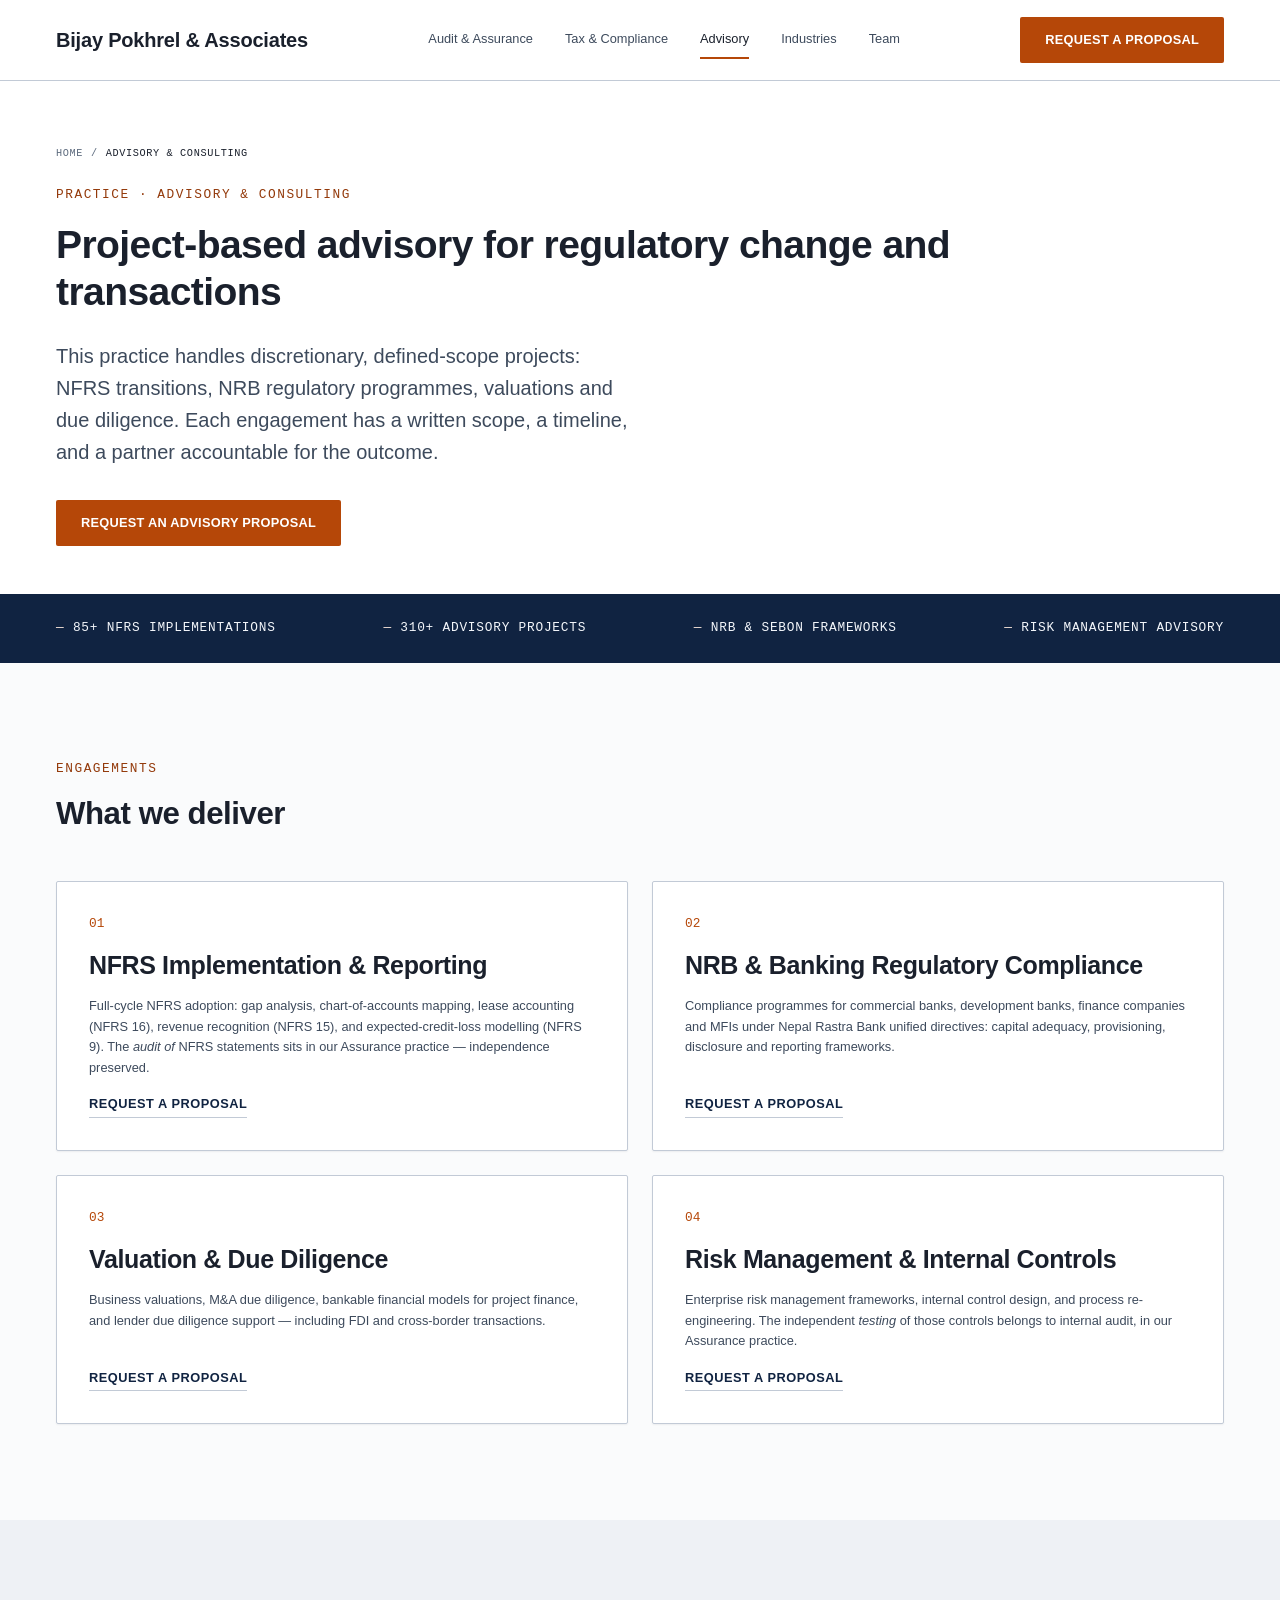
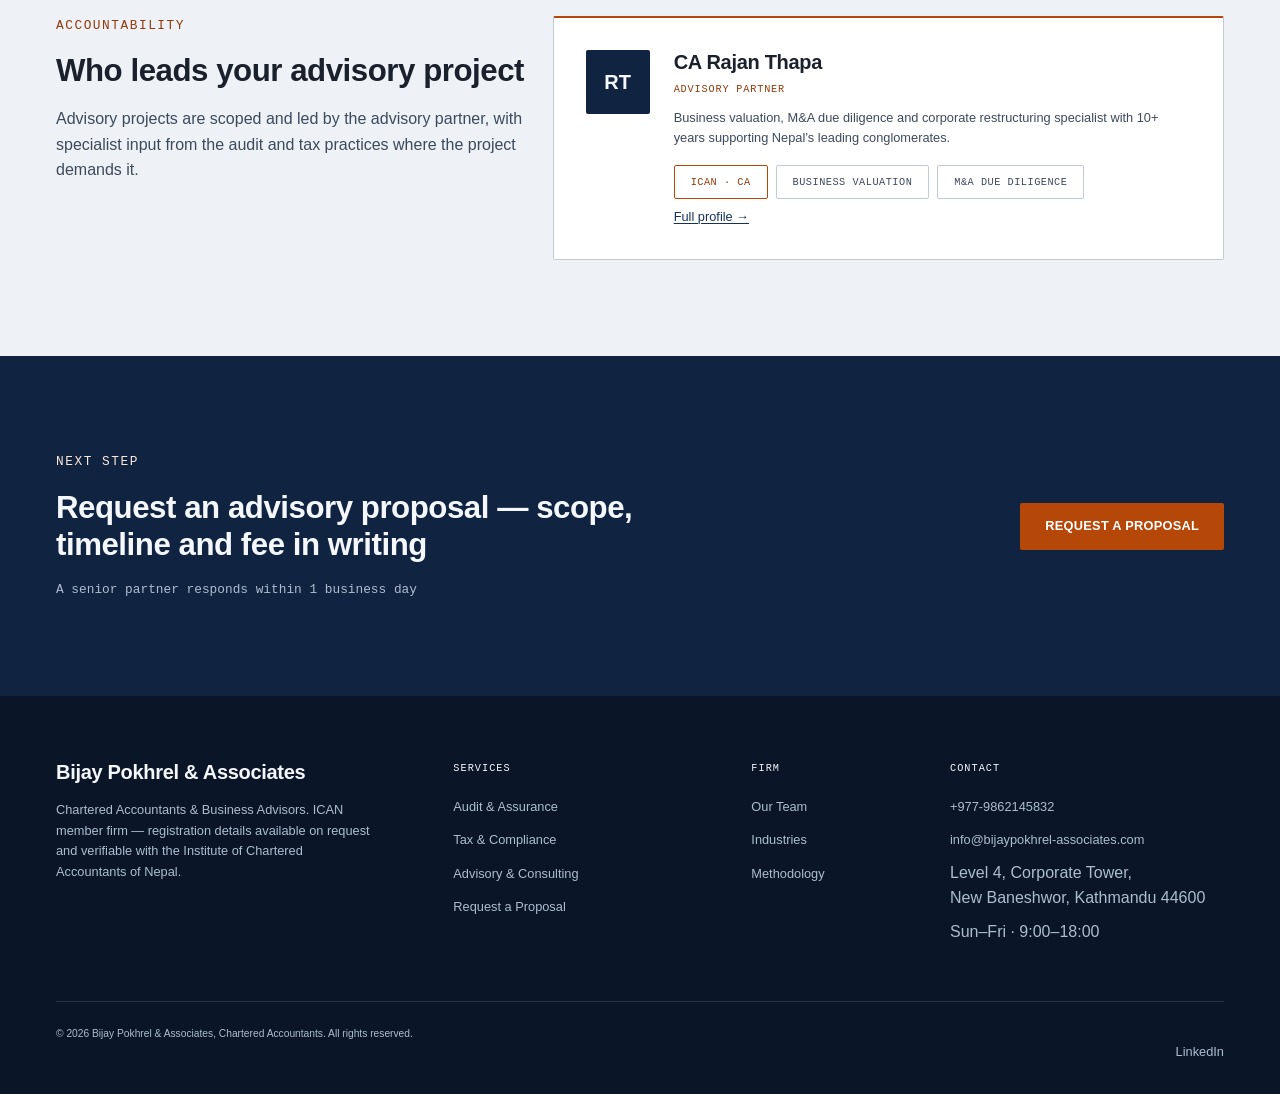
==== advisory.html @ 29825eb7 "Build multi-page site on the Swiss design system - index.html: full redesign per the homepage brief " ====
<!DOCTYPE html>
<html lang="en">
<head>
<meta charset="UTF-8">
<meta name="viewport" content="width=device-width, initial-scale=1.0">
<title>Advisory &amp; Consulting Services in Nepal | NFRS, NRB Compliance, Valuation | Bijay Pokhrel &amp; Associates</title>
<meta name="description" content="NFRS implementation, NRB banking regulatory advisory, business valuation, M&amp;A due diligence and risk management frameworks in Nepal. Project-based, partner-led.">
<meta name="robots" content="index, follow">
<link rel="canonical" href="https://www.bijaypokhrel-associates.com/advisory.html">
<script type="application/ld+json">
{
  "@context": "https://schema.org",
  "@type": "Service",
  "name": "Advisory & Consulting",
  "serviceType": "NFRS Implementation, NRB Regulatory Advisory, Business Valuation, Due Diligence, Risk Management",
  "provider": { "@id": "https://www.bijaypokhrel-associates.com/#organization" },
  "areaServed": { "@type": "Country", "name": "Nepal" },
  "url": "https://www.bijaypokhrel-associates.com/advisory.html"
}
</script>
<link rel="stylesheet" href="assets/design-system.css">
<link rel="stylesheet" href="assets/site.css">
</head>
<body>

<a class="skip-link" href="#main">Skip to content</a>

<header class="site-header" id="siteHeader">
    <div class="container site-header__inner">
        <a class="site-header__logo" href="index.html">Bijay Pokhrel &amp; Associates</a>
        <button class="site-header__toggle" id="navToggle" aria-expanded="false" aria-controls="primaryNav">Menu</button>
        <nav class="site-header__nav" id="primaryNav" aria-label="Primary">
            <a href="audit-assurance.html">Audit &amp; Assurance</a>
            <a href="tax-compliance.html">Tax &amp; Compliance</a>
            <a href="advisory.html" aria-current="page">Advisory</a>
            <a href="industry-banking.html">Industries</a>
            <a href="team.html">Team</a>
        </nav>
        <a class="btn btn--primary site-header__cta" href="proposal.html?service=Advisory+%26+Consulting">Request a Proposal</a>
    </div>
</header>

<main id="main">

<section class="page-hero">
    <div class="container">
        <nav class="breadcrumbs" aria-label="Breadcrumb">
            <ol>
                <li><a href="index.html">Home</a></li>
                <li><span aria-current="page">Advisory &amp; Consulting</span></li>
            </ol>
        </nav>
        <span class="kicker">Practice · Advisory &amp; Consulting</span>
        <h1>Project-based advisory for regulatory change and transactions</h1>
        <p class="hero__lead">This practice handles discretionary, defined-scope projects: NFRS
           transitions, NRB regulatory programmes, valuations and due diligence. Each engagement
           has a written scope, a timeline, and a partner accountable for the outcome.</p>
        <div class="hero__actions">
            <a class="btn btn--primary" href="proposal.html?service=Advisory+%26+Consulting">Request an Advisory Proposal</a>
        </div>
    </div>
</section>

<aside class="ribbon" aria-label="Track record">
    <div class="container">
        <ul>
            <li>85+ NFRS Implementations</li>
            <li>310+ Advisory Projects</li>
            <li>NRB &amp; SEBON Frameworks</li>
            <li>Risk Management Advisory</li>
        </ul>
    </div>
</aside>

<section class="section">
    <div class="container">
        <div class="section__intro">
            <span class="kicker">Engagements</span>
            <h2>What we deliver</h2>
        </div>
        <div class="grid">
            <article class="service-card col-6">
                <span class="service-card__index">01</span>
                <h3 class="service-card__title">NFRS Implementation &amp; Reporting</h3>
                <p class="service-card__body">Full-cycle NFRS adoption: gap analysis, chart-of-accounts
                   mapping, lease accounting (NFRS 16), revenue recognition (NFRS 15), and
                   expected-credit-loss modelling (NFRS 9). The <em>audit of</em> NFRS statements sits
                   in our Assurance practice — independence preserved.</p>
                <a class="service-card__link" href="proposal.html?service=Advisory+%26+Consulting">Request a proposal</a>
            </article>
            <article class="service-card col-6">
                <span class="service-card__index">02</span>
                <h3 class="service-card__title">NRB &amp; Banking Regulatory Compliance</h3>
                <p class="service-card__body">Compliance programmes for commercial banks, development
                   banks, finance companies and MFIs under Nepal Rastra Bank unified directives:
                   capital adequacy, provisioning, disclosure and reporting frameworks.</p>
                <a class="service-card__link" href="proposal.html?service=Advisory+%26+Consulting">Request a proposal</a>
            </article>
            <article class="service-card col-6">
                <span class="service-card__index">03</span>
                <h3 class="service-card__title">Valuation &amp; Due Diligence</h3>
                <p class="service-card__body">Business valuations, M&amp;A due diligence, bankable
                   financial models for project finance, and lender due diligence support —
                   including FDI and cross-border transactions.</p>
                <a class="service-card__link" href="proposal.html?service=Advisory+%26+Consulting">Request a proposal</a>
            </article>
            <article class="service-card col-6">
                <span class="service-card__index">04</span>
                <h3 class="service-card__title">Risk Management &amp; Internal Controls</h3>
                <p class="service-card__body">Enterprise risk management frameworks, internal control
                   design, and process re-engineering. The independent <em>testing</em> of those
                   controls belongs to internal audit, in our Assurance practice.</p>
                <a class="service-card__link" href="proposal.html?service=Advisory+%26+Consulting">Request a proposal</a>
            </article>
        </div>
    </div>
</section>

<section class="section section--alt">
    <div class="container">
        <div class="grid">
            <div class="col-5">
                <span class="kicker">Accountability</span>
                <h2>Who leads your advisory project</h2>
                <p class="mt-2">Advisory projects are scoped and led by the advisory partner, with
                   specialist input from the audit and tax practices where the project demands it.</p>
            </div>
            <div class="col-7">
                <div class="engagement-partner">
                    <div class="monogram" aria-hidden="true">RT</div>
                    <div>
                        <h3>CA Rajan Thapa</h3>
                        <span class="partner-card__role">Advisory Partner</span>
                        <p>Business valuation, M&amp;A due diligence and corporate restructuring
                           specialist with 10+ years supporting Nepal&rsquo;s leading conglomerates.</p>
                        <ul class="badge-list">
                            <li class="badge--verified">ICAN · CA</li>
                            <li>Business Valuation</li>
                            <li>M&amp;A Due Diligence</li>
                        </ul>
                        <p class="mt-2"><a href="team.html#rajan-thapa">Full profile →</a></p>
                    </div>
                </div>
            </div>
        </div>
    </div>
</section>

<section class="section section--inverted cta-band">
    <div class="container">
        <div class="grid">
            <div class="col-8">
                <span class="kicker">Next Step</span>
                <h2>Request an advisory proposal — scope, timeline and fee in writing</h2>
                <p class="cta-band__sla">A senior partner responds within 1 business day</p>
            </div>
            <div class="col-4 cta-band__actions">
                <a class="btn btn--primary" href="proposal.html?service=Advisory+%26+Consulting">Request a Proposal</a>
            </div>
        </div>
    </div>
</section>

</main>

<footer class="site-footer">
    <div class="container">
        <div class="grid">
            <div class="col-4 footer-brand">
                <h2>Bijay Pokhrel &amp; Associates</h2>
                <p>Chartered Accountants &amp; Business Advisors. ICAN member firm —
                   registration details available on request and verifiable with the
                   Institute of Chartered Accountants of Nepal.</p>
            </div>
            <div class="col-3">
                <p class="footer-heading">Services</p>
                <ul>
                    <li><a href="audit-assurance.html">Audit &amp; Assurance</a></li>
                    <li><a href="tax-compliance.html">Tax &amp; Compliance</a></li>
                    <li><a href="advisory.html">Advisory &amp; Consulting</a></li>
                    <li><a href="proposal.html">Request a Proposal</a></li>
                </ul>
            </div>
            <div class="col-2">
                <p class="footer-heading">Firm</p>
                <ul>
                    <li><a href="team.html">Our Team</a></li>
                    <li><a href="industry-banking.html">Industries</a></li>
                    <li><a href="index.html#methodology">Methodology</a></li>
                </ul>
            </div>
            <div class="col-3">
                <p class="footer-heading">Contact</p>
                <ul>
                    <li><a href="tel:+9779862145832">+977-9862145832</a></li>
                    <li><a href="mailto:info@bijaypokhrel-associates.com">info@bijaypokhrel-associates.com</a></li>
                    <li>Level 4, Corporate Tower,<br>New Baneshwor, Kathmandu 44600</li>
                    <li>Sun–Fri · 9:00–18:00</li>
                </ul>
            </div>
        </div>
        <div class="footer-bottom">
            <p>&copy; 2026 Bijay Pokhrel &amp; Associates, Chartered Accountants. All rights reserved.</p>
            <p><a href="https://www.linkedin.com/in/bijay-pokhrel-8b09981b9" rel="noopener" target="_blank">LinkedIn</a></p>
        </div>
    </div>
</footer>

<script src="assets/site.js"></script>
</body>
</html>
---- assets/design-system.css ----
/* ==========================================================================
   BIJAY POKHREL & ASSOCIATES — DESIGN SYSTEM
   Concepts: "Stability" and "Precision" (Swiss / International Style)
   --------------------------------------------------------------------------
   Rules of the system:
   - All spacing derives from an 8px (0.5rem) base unit. No arbitrary values.
   - Type sizes follow a 1.250 (Major Third) modular scale in rem.
   - Max border-radius is 2px. No gradients, no playful motion.
   - Every color pairing listed below meets WCAG 2.1 AA (≥ 4.5:1 body text,
     ≥ 3:1 large text / UI components). Verified ratios noted inline.
   ========================================================================== */

/* --------------------------------------------------------------------------
   1. DESIGN TOKENS
   -------------------------------------------------------------------------- */
:root {
  /* ---- Color: Trust palette ----
     Navy is the authority color; slate carries text; one high-contrast
     accent is reserved EXCLUSIVELY for conversion actions (CTAs). */
  --color-navy-900: #0a1628;   /* page footer, inverted sections          */
  --color-navy-800: #102341;   /* primary brand surface                   */
  --color-navy-700: #16325c;   /* hover state of navy surfaces            */
  --color-navy-100: #dbe4f0;   /* tinted backgrounds, dividers on navy    */

  --color-slate-900: #1a202c;  /* headings on light    (16.0:1 on white)  */
  --color-slate-700: #3d4a5c;  /* body text on light   ( 9.6:1 on white)  */
  --color-slate-500: #5d6b7e;  /* secondary text       ( 5.6:1 on white)  */
  --color-slate-300: #c2cad6;  /* borders, rules — decorative only        */
  --color-slate-100: #eef1f5;  /* section background alternation          */

  --color-white: #ffffff;
  --color-paper: #fafbfc;      /* default page background                 */

  /* Accent: reserved for CTAs and key data. AA-checked:
     - white text on accent-600 = 4.6:1 ✓ (normal text)
     - accent-700 text on white = 6.3:1 ✓                                  */
  --color-accent-600: #b54708; /* burnt amber — high contrast, not neon   */
  --color-accent-700: #93390a;
  --color-accent-100: #fdeadd;

  /* Semantic states (form feedback) — all ≥ 4.5:1 on white */
  --color-error-600: #b42318;
  --color-error-100: #fdecea;
  --color-success-600: #196b3a;
  --color-success-100: #e6f4ec;

  /* Aliases (use these in components, never raw hex) */
  --bg-page: var(--color-paper);
  --bg-section-alt: var(--color-slate-100);
  --bg-inverted: var(--color-navy-800);
  --text-heading: var(--color-slate-900);
  --text-body: var(--color-slate-700);
  --text-secondary: var(--color-slate-500);
  --text-on-dark: #f4f7fb;            /* 15.2:1 on navy-800 ✓ */
  --text-on-dark-muted: #aebccf;      /*  7.1:1 on navy-800 ✓ */
  --border-default: var(--color-slate-300);

  /* ---- Spacing: 8px base-unit scale. ONLY these values are legal. ---- */
  --space-1: 0.5rem;    /*  8px */
  --space-2: 1rem;      /* 16px */
  --space-3: 1.5rem;    /* 24px */
  --space-4: 2rem;      /* 32px */
  --space-6: 3rem;      /* 48px */
  --space-8: 4rem;      /* 64px */
  --space-12: 6rem;     /* 96px */
  --space-16: 8rem;     /* 128px */

  /* ---- Typography: system-first professional sans stack ---- */
  --font-sans: "Inter", "Roboto", -apple-system, BlinkMacSystemFont,
               "Segoe UI", "Helvetica Neue", Arial, sans-serif;
  --font-mono: "Roboto Mono", ui-monospace, "SF Mono", Menlo, monospace;

  /* Modular scale: 1rem base × 1.250 (Major Third) */
  --text-xs:  0.64rem;   /* 1 ÷ 1.25²  — legal/meta            */
  --text-sm:  0.8rem;    /* 1 ÷ 1.25   — captions, labels      */
  --text-md:  1rem;      /* base       — body                  */
  --text-lg:  1.25rem;   /* × 1.25     — lead paragraph, h4    */
  --text-xl:  1.563rem;  /* × 1.25²    — h3                    */
  --text-2xl: 1.953rem;  /* × 1.25³    — h2                    */
  --text-3xl: 2.441rem;  /* × 1.25⁴    — h1                    */
  --text-4xl: 3.052rem;  /* × 1.25⁵    — hero display          */

  --leading-tight: 1.2;
  --leading-body: 1.6;

  /* ---- Geometry: precision, not softness ---- */
  --radius: 2px;                       /* maximum allowed radius */
  --border-width: 1px;
  --rule-accent: 2px solid var(--color-accent-600);

  /* ---- Elevation: subtle, monochrome — depth without decoration ---- */
  --shadow-1: 0 1px 2px rgba(10, 22, 40, 0.06);
  --shadow-2: 0 2px 8px rgba(10, 22, 40, 0.10);
  --shadow-3: 0 8px 24px rgba(10, 22, 40, 0.12);

  /* ---- Motion: fast and decisive, never bouncy ---- */
  --ease-precise: cubic-bezier(0.4, 0, 0.2, 1);
  --duration-fast: 150ms;
  --duration-base: 200ms;

  /* ---- Layout ---- */
  --container-max: 76rem;              /* 1216px = 152 × 8px ✓ */
  --header-height: 5rem;               /* 80px  = 10 units     */
  --header-height-compact: 3.5rem;     /* 56px  =  7 units     */
}

/* --------------------------------------------------------------------------
   2. BASE
   -------------------------------------------------------------------------- */
*,
*::before,
*::after { box-sizing: border-box; margin: 0; padding: 0; }

html { font-size: 100%; scroll-behavior: smooth; }

@media (prefers-reduced-motion: reduce) {
  html { scroll-behavior: auto; }
  *, *::before, *::after { transition-duration: 0.01ms !important; animation-duration: 0.01ms !important; }
}

body {
  font-family: var(--font-sans);
  font-size: var(--text-md);
  line-height: var(--leading-body);
  color: var(--text-body);
  background: var(--bg-page);
  -webkit-font-smoothing: antialiased;
}

h1, h2, h3, h4 {
  font-family: var(--font-sans);
  color: var(--text-heading);
  line-height: var(--leading-tight);
  letter-spacing: -0.015em;
  font-weight: 700;
}
h1 { font-size: var(--text-3xl); }
h2 { font-size: var(--text-2xl); }
h3 { font-size: var(--text-xl); }
h4 { font-size: var(--text-lg); }

p + p { margin-top: var(--space-2); }

a { color: var(--color-navy-700); text-decoration-thickness: 1px; text-underline-offset: 2px; }
a:hover { color: var(--color-accent-700); }

:focus-visible {
  outline: 2px solid var(--color-accent-600);
  outline-offset: 2px;
}

/* --------------------------------------------------------------------------
   3. THE GRID — 12 columns, 8px-derived gutters
   -------------------------------------------------------------------------- */
.container {
  width: 100%;
  max-width: var(--container-max);
  margin-inline: auto;
  padding-inline: var(--space-3);          /* 24px */
}

.grid {
  display: grid;
  grid-template-columns: repeat(12, minmax(0, 1fr));
  gap: var(--space-3);                     /* 24px gutter */
}

/* Column spans: .col-1 … .col-12 */
.col-1  { grid-column: span 1; }  .col-2  { grid-column: span 2; }
.col-3  { grid-column: span 3; }  .col-4  { grid-column: span 4; }
.col-5  { grid-column: span 5; }  .col-6  { grid-column: span 6; }
.col-7  { grid-column: span 7; }  .col-8  { grid-column: span 8; }
.col-9  { grid-column: span 9; }  .col-10 { grid-column: span 10; }
.col-11 { grid-column: span 11; } .col-12 { grid-column: span 12; }

@media (max-width: 64rem) {  /* 1024px: halve */
  [class*="col-"] { grid-column: span 6; }
  .col-12 { grid-column: span 12; }
}
@media (max-width: 40rem) {  /* 640px: stack */
  [class*="col-"] { grid-column: span 12; }
}

.section { padding-block: var(--space-12); }          /* 96px rhythm   */
.section--compact { padding-block: var(--space-8); }  /* 64px          */
.section--alt { background: var(--bg-section-alt); }
.section--inverted { background: var(--bg-inverted); color: var(--text-on-dark-muted); }
.section--inverted h1, .section--inverted h2,
.section--inverted h3, .section--inverted h4 { color: var(--text-on-dark); }

/* --------------------------------------------------------------------------
   4. COMPONENTS
   -------------------------------------------------------------------------- */

/* ---- 4.1 Buttons ---- */
.btn {
  display: inline-flex;
  align-items: center;
  justify-content: center;
  gap: var(--space-1);
  padding: var(--space-2) var(--space-3);          /* 16 / 24 */
  font: 600 var(--text-sm) / 1 var(--font-sans);
  letter-spacing: 0.02em;
  text-transform: uppercase;
  text-decoration: none;
  border: var(--border-width) solid transparent;
  border-radius: var(--radius);
  cursor: pointer;
  transition: background-color var(--duration-fast) var(--ease-precise),
              border-color var(--duration-fast) var(--ease-precise);
}
.btn--primary { background: var(--color-accent-600); color: var(--color-white); }   /* 4.6:1 ✓ */
.btn--primary:hover { background: var(--color-accent-700); color: var(--color-white); }
.btn--secondary { background: var(--color-navy-800); color: var(--text-on-dark); }
.btn--secondary:hover { background: var(--color-navy-700); color: var(--text-on-dark); }
.btn--ghost { background: transparent; color: var(--color-navy-800); border-color: var(--color-navy-800); }
.btn--ghost:hover { background: var(--color-navy-800); color: var(--text-on-dark); }

/* ---- 4.2 Data Card — firm statistics ("620+ Audits Completed") ----
   Usage:
   <div class="data-card">
     <span class="data-card__value">620<sup>+</sup></span>
     <span class="data-card__label">Audits Completed</span>
     <span class="data-card__context">since 2015 · ICAN member firm</span>
   </div>                                                                  */
.data-card {
  display: flex;
  flex-direction: column;
  gap: var(--space-1);
  padding: var(--space-4);                          /* 32px */
  background: var(--color-white);
  border: var(--border-width) solid var(--border-default);
  border-top: var(--rule-accent);                   /* precision rule, not a gradient */
  border-radius: var(--radius);
}
.data-card__value {
  font-family: var(--font-mono);                    /* tabular figures = audit precision */
  font-size: var(--text-3xl);
  font-weight: 700;
  font-variant-numeric: tabular-nums;
  color: var(--text-heading);
  line-height: 1;
}
.data-card__value sup { font-size: var(--text-lg); color: var(--color-accent-600); }
.data-card__label {
  font-size: var(--text-sm);
  font-weight: 600;
  text-transform: uppercase;
  letter-spacing: 0.06em;
  color: var(--text-body);
}
.data-card__context { font-size: var(--text-xs); color: var(--text-secondary); }

/* On inverted (navy) sections */
.section--inverted .data-card {
  background: transparent;
  border-color: rgba(255, 255, 255, 0.16);
  border-top: var(--rule-accent);
}
.section--inverted .data-card__value { color: var(--text-on-dark); }
.section--inverted .data-card__label { color: var(--text-on-dark); }
.section--inverted .data-card__context { color: var(--text-on-dark-muted); }

/* ---- 4.3 Service Card — restrained hover depth ----
   Depth is communicated by a 1-step shadow increase and the accent rule
   sliding in. No lift transforms, no scaling, no color floods.            */
.service-card {
  position: relative;
  display: flex;
  flex-direction: column;
  gap: var(--space-2);
  padding: var(--space-4);
  background: var(--color-white);
  border: var(--border-width) solid var(--border-default);
  border-radius: var(--radius);
  box-shadow: var(--shadow-1);
  transition: box-shadow var(--duration-base) var(--ease-precise),
              border-color var(--duration-base) var(--ease-precise);
}
.service-card::before {                /* accent rule, drawn on hover */
  content: "";
  position: absolute;
  top: -1px; left: -1px;
  width: calc(100% + 2px);
  height: 2px;
  background: var(--color-accent-600);
  transform: scaleX(0);
  transform-origin: left;
  transition: transform var(--duration-base) var(--ease-precise);
}
.service-card:hover,
.service-card:focus-within {
  border-color: var(--color-slate-500);
  box-shadow: var(--shadow-2);
}
.service-card:hover::before,
.service-card:focus-within::before { transform: scaleX(1); }

.service-card__index {                 /* "01" — engineering-drawing numbering */
  font-family: var(--font-mono);
  font-size: var(--text-sm);
  color: var(--color-accent-600);
}
.service-card__title { font-size: var(--text-xl); }
.service-card__body { font-size: var(--text-sm); flex-grow: 1; }
.service-card__link {
  font-size: var(--text-sm);
  font-weight: 600;
  text-transform: uppercase;
  letter-spacing: 0.04em;
  color: var(--color-navy-800);
  text-decoration: none;
  border-bottom: 1px solid var(--border-default);
  align-self: flex-start;
  padding-bottom: 2px;
  transition: border-color var(--duration-fast) var(--ease-precise);
}
.service-card:hover .service-card__link { border-color: var(--color-accent-600); color: var(--color-accent-700); }

/* ---- 4.4 Sticky Header — shrinks on scroll ----
   JS contract: add .site-header--compact to the header when
   window.scrollY > 48 (see snippet at the bottom of this file).           */
.site-header {
  position: sticky;
  top: 0;
  z-index: 100;
  background: var(--color-white);
  border-bottom: var(--border-width) solid var(--border-default);
  transition: box-shadow var(--duration-base) var(--ease-precise);
}
.site-header__inner {
  display: flex;
  align-items: center;
  justify-content: space-between;
  gap: var(--space-4);
  height: var(--header-height);
  transition: height var(--duration-base) var(--ease-precise);
}
.site-header--compact { box-shadow: var(--shadow-2); }
.site-header--compact .site-header__inner { height: var(--header-height-compact); }

.site-header__logo {
  font-size: var(--text-lg);
  font-weight: 700;
  color: var(--text-heading);
  text-decoration: none;
  letter-spacing: -0.01em;
  transition: font-size var(--duration-base) var(--ease-precise);
}
.site-header--compact .site-header__logo { font-size: var(--text-md); }

.site-header__nav { display: flex; gap: var(--space-4); }
.site-header__nav a {
  font-size: var(--text-sm);
  font-weight: 500;
  color: var(--text-body);
  text-decoration: none;
  padding-block: var(--space-1);
  border-bottom: 2px solid transparent;
}
.site-header__nav a:hover,
.site-header__nav a[aria-current="page"] {
  color: var(--text-heading);
  border-bottom-color: var(--color-accent-600);
}

/* --------------------------------------------------------------------------
   5. HEADER SCROLL BEHAVIOR (reference implementation)
   --------------------------------------------------------------------------
   <script>
     const header = document.querySelector('.site-header');
     let ticking = false;
     window.addEventListener('scroll', () => {
       if (ticking) return;
       ticking = true;
       requestAnimationFrame(() => {
         header.classList.toggle('site-header--compact', window.scrollY > 48);
         ticking = false;
       });
     }, { passive: true });
   </script>
   ------------------------------------------------------------------------ */
---- assets/site.css ----
/* ==========================================================================
   SITE COMPOSITIONS — built exclusively from design-system.css tokens.
   Components here are page-level arrangements (header nav, hero, footer,
   trust-funnel blocks). No raw hex values, no off-scale spacing.
   ========================================================================== */

/* ---- Accessibility ---- */
.skip-link {
  position: absolute; left: -9999px; top: 0; z-index: 200;
  padding: var(--space-1) var(--space-2);
  background: var(--color-navy-800); color: var(--text-on-dark);
}
.skip-link:focus { left: 0; }

/* ---- Kicker: mono section eyebrow — replaces decorative badges ---- */
.kicker {
  display: block;
  font-family: var(--font-mono);
  font-size: var(--text-sm);
  font-weight: 500;
  text-transform: uppercase;
  letter-spacing: 0.12em;
  color: var(--color-accent-700);
  margin-bottom: var(--space-2);
}
.section--inverted .kicker { color: var(--color-accent-100); }

.section__intro { max-width: 44rem; margin-bottom: var(--space-6); }
.section__intro p { margin-top: var(--space-2); }

/* ---- Header extensions: CTA + mobile nav ---- */
.site-header__cta { flex-shrink: 0; }
.site-header__toggle {
  display: none;
  font: 600 var(--text-sm)/1 var(--font-sans);
  text-transform: uppercase; letter-spacing: 0.04em;
  padding: var(--space-1) var(--space-2);
  background: none; border: var(--border-width) solid var(--border-default);
  border-radius: var(--radius); color: var(--text-heading); cursor: pointer;
}
@media (max-width: 64rem) {
  .site-header__nav {
    display: none;
    position: absolute; top: 100%; left: 0; right: 0;
    flex-direction: column; gap: 0;
    background: var(--color-white);
    border-bottom: var(--border-width) solid var(--border-default);
    box-shadow: var(--shadow-2);
  }
  .site-header__nav.open { display: flex; }
  .site-header__nav a { padding: var(--space-2) var(--space-3); border-bottom: 1px solid var(--color-slate-100); }
  .site-header__toggle { display: inline-flex; }
  .site-header__cta { display: none; }
}

/* ---- Hero ---- */
.hero { padding-block: var(--space-12) var(--space-8); background: var(--color-white); }
.hero h1 {
  font-size: clamp(var(--text-2xl), 4.5vw, var(--text-4xl));
  max-width: 18em;
}
.hero__lead { max-width: 36rem; margin-top: var(--space-3); font-size: var(--text-lg); }
.hero__actions { display: flex; gap: var(--space-2); flex-wrap: wrap; margin-top: var(--space-4); }
.hero__stats {
  display: grid; grid-template-columns: repeat(4, 1fr); gap: var(--space-3);
  margin-top: var(--space-8); padding-top: var(--space-6);
  border-top: var(--border-width) solid var(--border-default);
}
@media (max-width: 64rem) { .hero__stats { grid-template-columns: repeat(2, 1fr); } }
@media (max-width: 40rem) { .hero__stats { grid-template-columns: 1fr; } }

/* ---- Credentials ribbon: static, no marquee ---- */
.ribbon { background: var(--bg-inverted); padding-block: var(--space-3); }
.ribbon ul {
  display: flex; flex-wrap: wrap; gap: var(--space-2) var(--space-6);
  justify-content: space-between; list-style: none;
}
.ribbon li {
  font-family: var(--font-mono); font-size: var(--text-sm);
  text-transform: uppercase; letter-spacing: 0.06em;
  color: var(--text-on-dark);
}
.ribbon li::before { content: "— "; color: var(--color-accent-100); }

/* ---- Industry tiles ---- */
.tile {
  display: flex; flex-direction: column; gap: var(--space-1);
  padding: var(--space-3);
  background: var(--color-white);
  border: var(--border-width) solid var(--border-default);
  border-radius: var(--radius);
  text-decoration: none; color: inherit;
  transition: border-color var(--duration-base) var(--ease-precise),
              box-shadow var(--duration-base) var(--ease-precise);
}
.tile h3 { font-size: var(--text-md); }
.tile p { font-size: var(--text-sm); color: var(--text-secondary); }
.tile .tile__go {
  margin-top: auto; padding-top: var(--space-1);
  font: 600 var(--text-xs)/1 var(--font-mono);
  text-transform: uppercase; letter-spacing: 0.08em;
  color: var(--color-accent-700);
}
a.tile:hover, a.tile:focus-visible { border-color: var(--color-accent-600); box-shadow: var(--shadow-2); }

/* ---- Case study (Challenge / Solution / Result) ---- */
.case-study {
  background: var(--color-white);
  border: var(--border-width) solid var(--border-default);
  border-left: var(--rule-accent);
  border-radius: var(--radius);
  padding: var(--space-4);
}
.case-study__tag {
  font-family: var(--font-mono); font-size: var(--text-xs);
  text-transform: uppercase; letter-spacing: 0.08em;
  color: var(--color-accent-700);
}
.case-study h3 { margin: var(--space-1) 0 var(--space-3); }
.case-study dl { display: grid; grid-template-columns: repeat(3, 1fr); gap: var(--space-3); }
@media (max-width: 40rem) { .case-study dl { grid-template-columns: 1fr; } }
.case-study dt {
  font-family: var(--font-mono); font-size: var(--text-xs);
  text-transform: uppercase; letter-spacing: 0.08em;
  color: var(--text-secondary); margin-bottom: var(--space-1);
}
.case-study dd { font-size: var(--text-sm); }
.case-study__result { font-weight: 600; color: var(--text-heading); }

/* ---- Methodology steps ---- */
.steps { counter-reset: step; display: grid; gap: var(--space-2); }
.step {
  counter-increment: step;
  display: flex; gap: var(--space-3); align-items: baseline;
  padding: var(--space-2) var(--space-3);
  background: var(--color-white);
  border: var(--border-width) solid var(--border-default);
  border-radius: var(--radius);
}
.step::before {
  content: counter(step, decimal-leading-zero);
  font-family: var(--font-mono); font-size: var(--text-lg); font-weight: 700;
  color: var(--color-accent-600); flex-shrink: 0;
}
.step h3 { font-size: var(--text-md); }
.step p { font-size: var(--text-sm); color: var(--text-secondary); }

/* ---- Credential badges ---- */
.badge-list { display: flex; flex-wrap: wrap; gap: var(--space-1); list-style: none; }
.badge-list li {
  font-family: var(--font-mono); font-size: var(--text-xs); font-weight: 500;
  text-transform: uppercase; letter-spacing: 0.05em;
  padding: var(--space-1) var(--space-2);
  border: var(--border-width) solid var(--border-default);
  border-radius: var(--radius);
  color: var(--text-body); background: var(--color-white);
}
.badge-list li.badge--verified { border-color: var(--color-accent-600); color: var(--color-accent-700); }

/* ---- Partner card (homepage strip) & monogram ---- */
.monogram {
  display: flex; align-items: center; justify-content: center;
  width: var(--space-8); height: var(--space-8);
  background: var(--color-navy-800); color: var(--text-on-dark);
  font: 700 var(--text-lg)/1 var(--font-sans);
  border-radius: var(--radius); flex-shrink: 0;
}
.partner-card {
  display: flex; flex-direction: column; gap: var(--space-2);
  padding: var(--space-4);
  background: var(--color-white);
  border: var(--border-width) solid var(--border-default);
  border-radius: var(--radius);
}
.partner-card h3 { font-size: var(--text-lg); }
.partner-card .partner-card__role {
  font-family: var(--font-mono); font-size: var(--text-xs);
  text-transform: uppercase; letter-spacing: 0.08em;
  color: var(--color-accent-700);
}
.partner-card p { font-size: var(--text-sm); }
.partner-card > a { font-size: var(--text-sm); font-weight: 600; align-self: flex-start; }

/* ---- Testimonial band ---- */
.quote { max-width: 48rem; }
.quote blockquote {
  font-size: var(--text-xl); line-height: 1.4; font-weight: 500;
  color: var(--text-on-dark); letter-spacing: -0.01em;
}
.quote blockquote::before { content: "“"; color: var(--color-accent-100); }
.quote blockquote::after { content: "”"; color: var(--color-accent-100); }
.quote figcaption {
  margin-top: var(--space-3);
  font-family: var(--font-mono); font-size: var(--text-sm);
  color: var(--text-on-dark-muted);
}

/* ---- CTA band ---- */
.cta-band { text-align: left; }
.cta-band .grid { align-items: center; }
.cta-band h2 { max-width: 20em; }
.cta-band__sla {
  margin-top: var(--space-2);
  font-family: var(--font-mono); font-size: var(--text-sm);
  color: var(--text-on-dark-muted);
}
.cta-band__actions { display: flex; gap: var(--space-2); flex-wrap: wrap; justify-content: flex-end; }
@media (max-width: 64rem) { .cta-band__actions { justify-content: flex-start; margin-top: var(--space-3); } }

/* ---- Footer ---- */
.site-footer { background: var(--color-navy-900); color: var(--text-on-dark-muted); padding-block: var(--space-8) var(--space-4); }
.site-footer h2 { font-size: var(--text-lg); color: var(--text-on-dark); }
.site-footer .footer-heading {
  font-family: var(--font-mono); font-size: var(--text-xs); font-weight: 500;
  text-transform: uppercase; letter-spacing: 0.1em;
  color: var(--text-on-dark); margin-bottom: var(--space-2);
}
.site-footer ul { list-style: none; }
.site-footer ul li { margin-bottom: var(--space-1); }
.site-footer a { color: var(--text-on-dark-muted); text-decoration: none; font-size: var(--text-sm); }
.site-footer a:hover { color: var(--text-on-dark); text-decoration: underline; }
.site-footer .footer-brand p { font-size: var(--text-sm); margin-top: var(--space-2); max-width: 20rem; }
.site-footer .footer-bottom {
  margin-top: var(--space-6); padding-top: var(--space-3);
  border-top: 1px solid rgba(255, 255, 255, 0.12);
  display: flex; justify-content: space-between; flex-wrap: wrap; gap: var(--space-2);
  font-size: var(--text-xs);
}

/* ---- Inner-page hero + breadcrumbs ---- */
.page-hero { background: var(--color-white); padding-block: var(--space-8) var(--space-6); }
.page-hero h1 { max-width: 24em; }
.page-hero .hero__lead { font-size: var(--text-lg); }
.breadcrumbs { font-family: var(--font-mono); font-size: var(--text-xs); text-transform: uppercase; letter-spacing: 0.06em; margin-bottom: var(--space-3); }
.breadcrumbs ol { list-style: none; display: flex; gap: var(--space-1); flex-wrap: wrap; }
.breadcrumbs li + li::before { content: "/"; margin-right: var(--space-1); color: var(--text-secondary); }
.breadcrumbs a { color: var(--text-secondary); text-decoration: none; }
.breadcrumbs a:hover { color: var(--color-accent-700); text-decoration: underline; }
.breadcrumbs [aria-current="page"] { color: var(--text-heading); }

/* ---- Definition list of regulations / scope items ---- */
.scope-list { list-style: none; display: grid; gap: var(--space-1); }
.scope-list li {
  display: flex; gap: var(--space-2); align-items: baseline;
  font-size: var(--text-sm); padding: var(--space-1) 0;
  border-bottom: 1px solid var(--color-slate-100);
}
.scope-list li::before {
  content: "—"; color: var(--color-accent-600); font-weight: 700; flex-shrink: 0;
}

/* ---- Engagement-partner block (trust funnel stage 3) ---- */
.engagement-partner {
  display: flex; gap: var(--space-3); align-items: flex-start;
  padding: var(--space-4);
  background: var(--color-white);
  border: var(--border-width) solid var(--border-default);
  border-top: var(--rule-accent);
  border-radius: var(--radius);
}
.engagement-partner h3 { font-size: var(--text-lg); }
.engagement-partner .partner-card__role { font-family: var(--font-mono); font-size: var(--text-xs); text-transform: uppercase; letter-spacing: 0.08em; color: var(--color-accent-700); }
.engagement-partner p { font-size: var(--text-sm); margin-top: var(--space-1); }
.engagement-partner .badge-list { margin-top: var(--space-2); }

/* ---- Partner full profile (team page) ---- */
.partner-profile {
  background: var(--color-white);
  border: var(--border-width) solid var(--border-default);
  border-radius: var(--radius);
  padding: var(--space-6);
  margin-bottom: var(--space-6);
}
.partner-profile header { display: flex; gap: var(--space-3); align-items: flex-start; flex-wrap: wrap; margin-bottom: var(--space-4); }
.partner-profile header > div { flex: 1; min-width: 16rem; }
.partner-profile h2 { font-size: var(--text-2xl); }
.partner-profile .badge-list { margin-top: var(--space-2); }
.partner-profile h3 {
  font-family: var(--font-mono); font-size: var(--text-sm); font-weight: 500;
  text-transform: uppercase; letter-spacing: 0.1em; color: var(--text-secondary);
  margin: var(--space-4) 0 var(--space-2);
  padding-bottom: var(--space-1);
  border-bottom: var(--border-width) solid var(--border-default);
}
.sector-table { width: 100%; border-collapse: collapse; font-size: var(--text-sm); }
.sector-table th, .sector-table td { text-align: left; padding: var(--space-1) var(--space-2); border-bottom: 1px solid var(--color-slate-100); }
.sector-table th { font-family: var(--font-mono); font-size: var(--text-xs); text-transform: uppercase; letter-spacing: 0.06em; color: var(--text-secondary); font-weight: 500; }
.sector-table td:first-child { font-weight: 600; color: var(--text-heading); }
.partner-profile footer { margin-top: var(--space-4); display: flex; gap: var(--space-2); flex-wrap: wrap; align-items: center; }
.partner-profile footer .contact-links { font-size: var(--text-sm); margin-right: auto; }

/* ---- Utility ---- */
.mt-2 { margin-top: var(--space-2); }
.mt-4 { margin-top: var(--space-4); }
.mt-6 { margin-top: var(--space-6); }
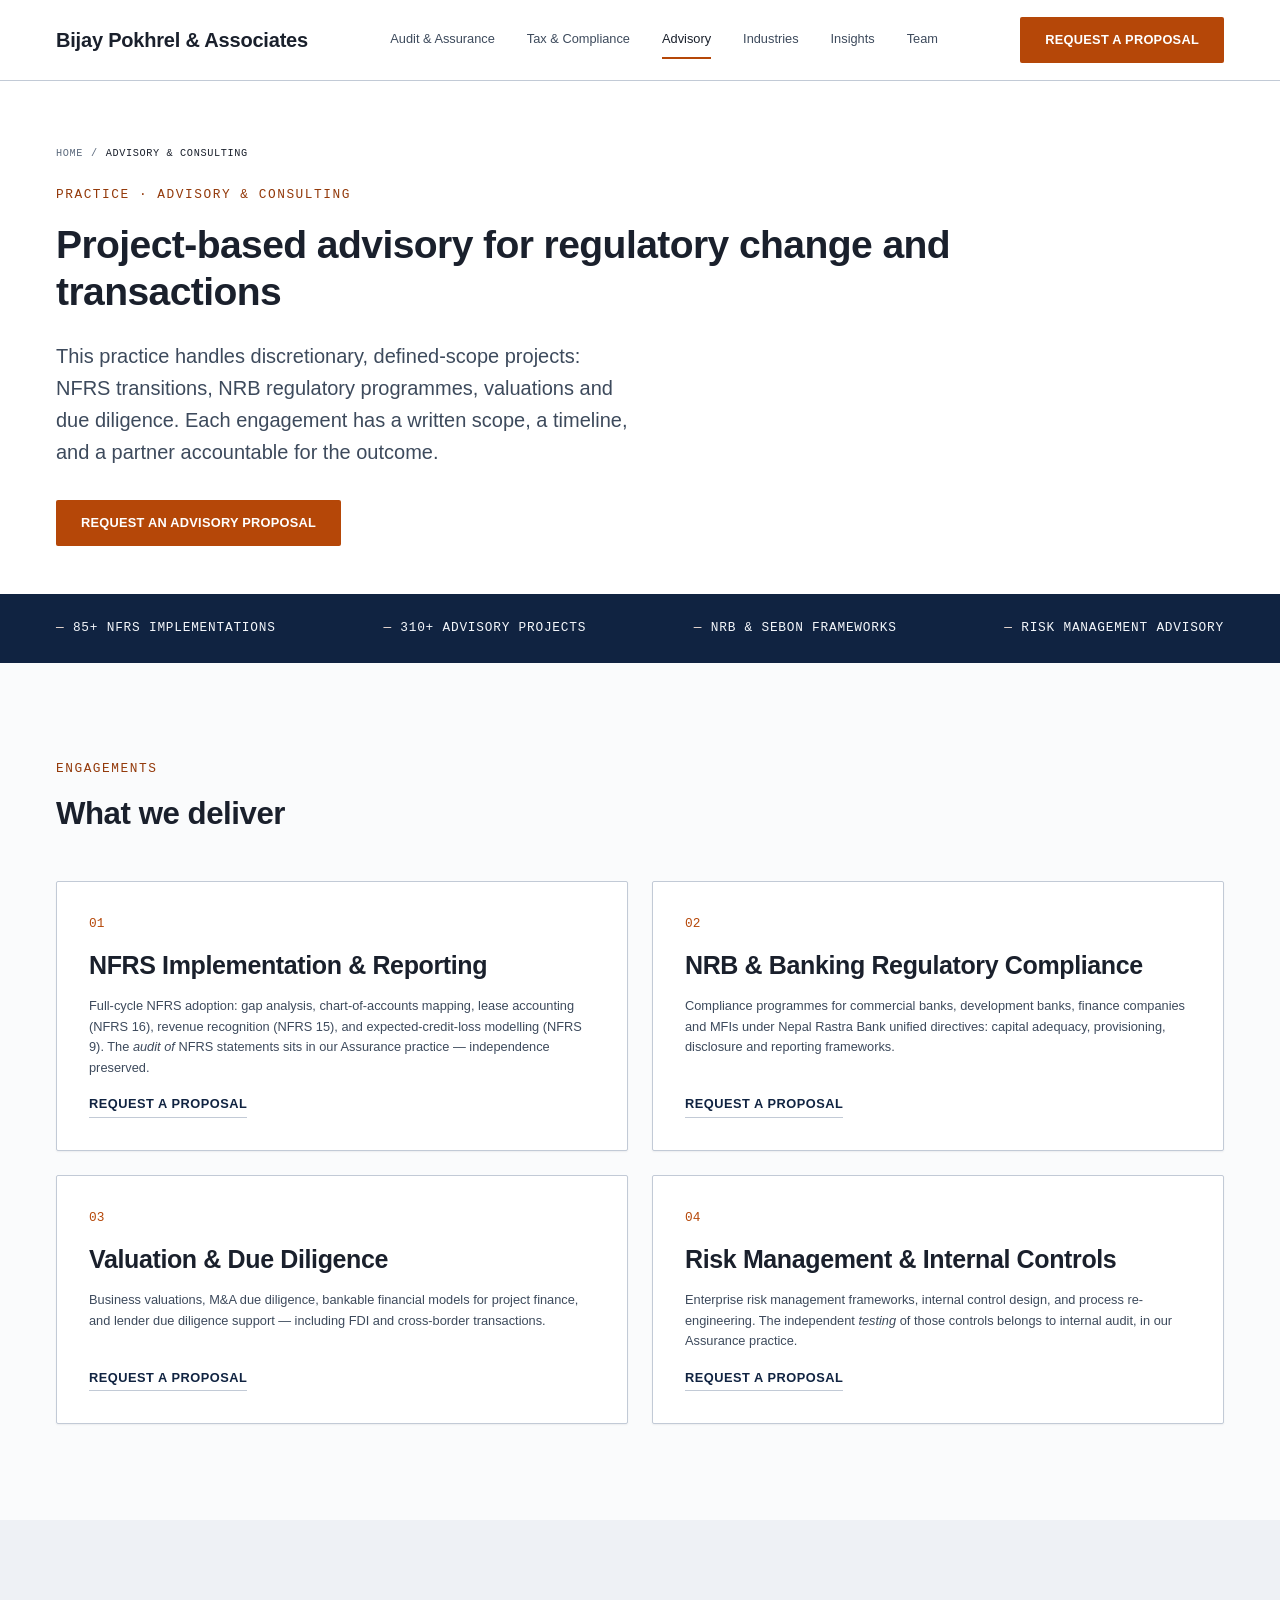
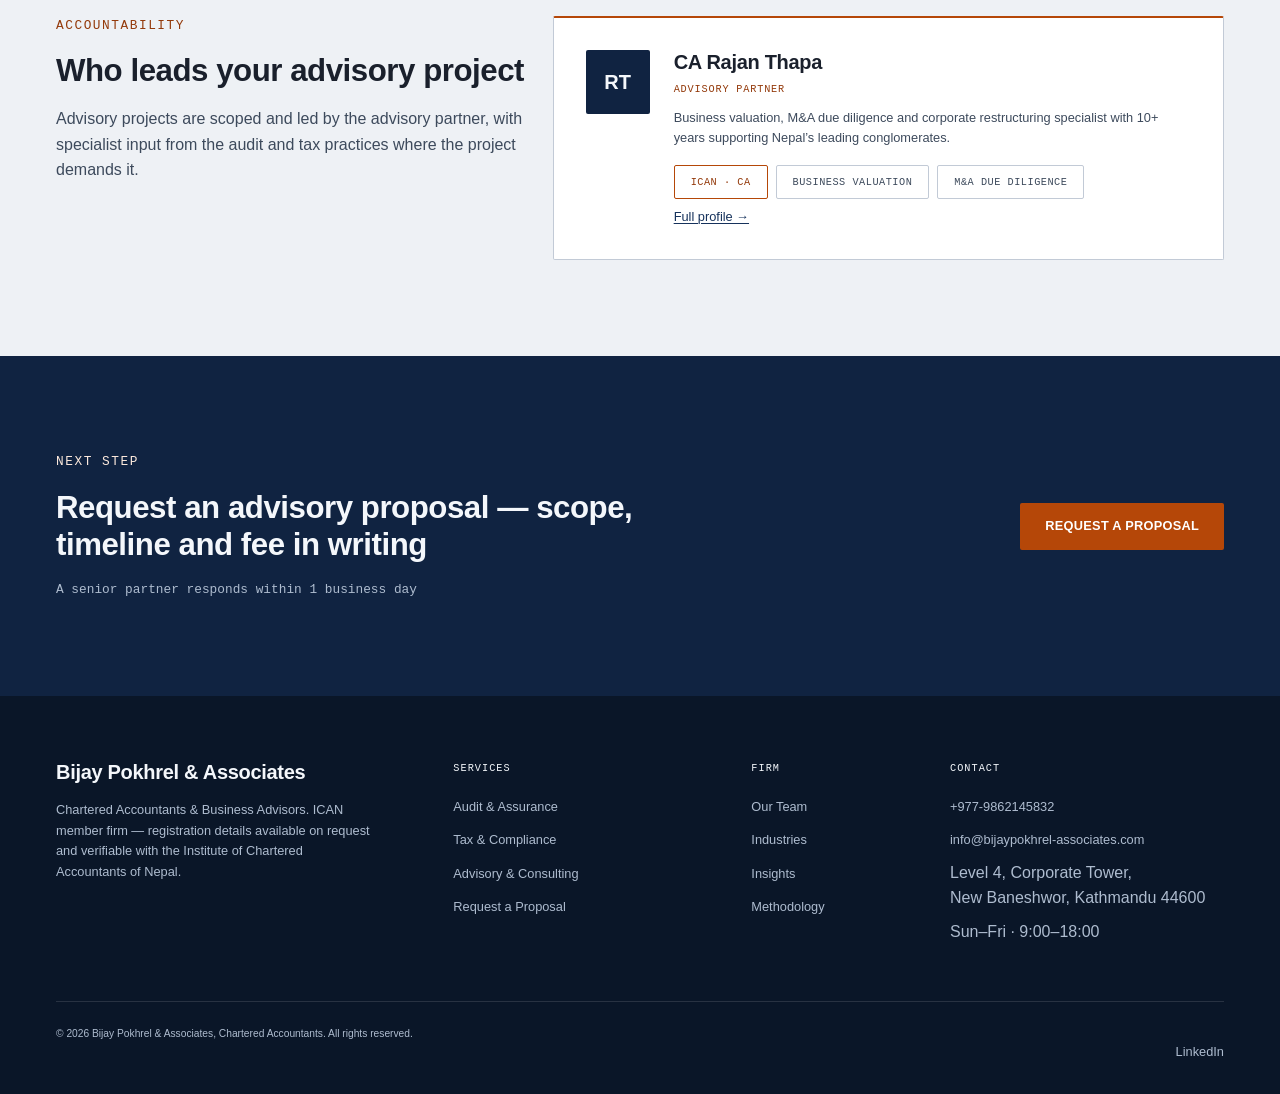
==== commit 2f8ec153: "Add Insights & Updates section with tax-rates exemplar article - insights.html: knowledge-center lis" ====
--- a/advisory.html
+++ b/advisory.html
@@ -34,6 +34,7 @@
             <a href="tax-compliance.html">Tax &amp; Compliance</a>
             <a href="advisory.html" aria-current="page">Advisory</a>
             <a href="industry-banking.html">Industries</a>
+            <a href="insights.html">Insights</a>
             <a href="team.html">Team</a>
         </nav>
         <a class="btn btn--primary site-header__cta" href="proposal.html?service=Advisory+%26+Consulting">Request a Proposal</a>
@@ -186,6 +187,7 @@
                 <ul>
                     <li><a href="team.html">Our Team</a></li>
                     <li><a href="industry-banking.html">Industries</a></li>
+                    <li><a href="insights.html">Insights</a></li>
                     <li><a href="index.html#methodology">Methodology</a></li>
                 </ul>
             </div>
--- a/assets/site.css
+++ b/assets/site.css
@@ -293,3 +293,79 @@
 .mt-2 { margin-top: var(--space-2); }
 .mt-4 { margin-top: var(--space-4); }
 .mt-6 { margin-top: var(--space-6); }
+
+/* ---- Insights: listing cards + article layout ---- */
+.insight-card {
+  display: flex; flex-direction: column; gap: var(--space-1);
+  padding: var(--space-3);
+  background: var(--color-white);
+  border: var(--border-width) solid var(--border-default);
+  border-radius: var(--radius);
+  text-decoration: none; color: inherit;
+  transition: border-color var(--duration-base) var(--ease-precise),
+              box-shadow var(--duration-base) var(--ease-precise);
+}
+a.insight-card:hover, a.insight-card:focus-visible { border-color: var(--color-accent-600); box-shadow: var(--shadow-2); }
+.insight-card__cat {
+  font-family: var(--font-mono); font-size: var(--text-xs); font-weight: 500;
+  text-transform: uppercase; letter-spacing: 0.08em; color: var(--color-accent-700);
+}
+.insight-card h3 { font-size: var(--text-lg); }
+.insight-card p { font-size: var(--text-sm); color: var(--text-secondary); }
+.insight-card__meta {
+  margin-top: auto; padding-top: var(--space-2);
+  font-family: var(--font-mono); font-size: var(--text-xs); color: var(--text-secondary);
+  display: flex; justify-content: space-between; gap: var(--space-2);
+}
+
+.article { max-width: 44rem; }
+.article__meta {
+  display: flex; flex-wrap: wrap; gap: var(--space-1) var(--space-3);
+  font-family: var(--font-mono); font-size: var(--text-xs);
+  text-transform: uppercase; letter-spacing: 0.06em; color: var(--text-secondary);
+  padding-block: var(--space-2); margin-bottom: var(--space-4);
+  border-top: var(--rule-accent); border-bottom: var(--border-width) solid var(--border-default);
+}
+.article h2 { font-size: var(--text-xl); margin: var(--space-6) 0 var(--space-2); }
+.article h3 { font-size: var(--text-lg); margin: var(--space-4) 0 var(--space-2); }
+.article p { margin-bottom: var(--space-2); }
+.article ul, .article ol { margin: 0 0 var(--space-2) var(--space-3); }
+.article li { margin-bottom: var(--space-1); }
+
+/* Rates table: tabular figures, audit precision */
+.rates-table { width: 100%; border-collapse: collapse; font-size: var(--text-sm); margin-block: var(--space-3); }
+.rates-table caption {
+  text-align: left; font-family: var(--font-mono); font-size: var(--text-xs);
+  text-transform: uppercase; letter-spacing: 0.08em; color: var(--text-secondary);
+  padding-bottom: var(--space-1);
+}
+.rates-table th, .rates-table td {
+  text-align: left; padding: var(--space-1) var(--space-2);
+  border: var(--border-width) solid var(--border-default);
+}
+.rates-table thead th {
+  background: var(--color-slate-100);
+  font-family: var(--font-mono); font-size: var(--text-xs); font-weight: 500;
+  text-transform: uppercase; letter-spacing: 0.06em; color: var(--text-body);
+}
+.rates-table td.num { font-family: var(--font-mono); font-variant-numeric: tabular-nums; white-space: nowrap; }
+
+/* Disclaimer / editorial note */
+.note {
+  padding: var(--space-2) var(--space-3);
+  background: var(--color-slate-100);
+  border-left: var(--rule-accent);
+  font-size: var(--text-sm); color: var(--text-body);
+  margin-block: var(--space-3);
+}
+
+/* Author box at article end */
+.author-box {
+  display: flex; gap: var(--space-3); align-items: flex-start;
+  padding: var(--space-3); margin-top: var(--space-6);
+  background: var(--color-white);
+  border: var(--border-width) solid var(--border-default);
+  border-top: var(--rule-accent); border-radius: var(--radius);
+}
+.author-box h2 { font-size: var(--text-md); margin: 0; }
+.author-box p { font-size: var(--text-sm); margin: var(--space-1) 0 0; }
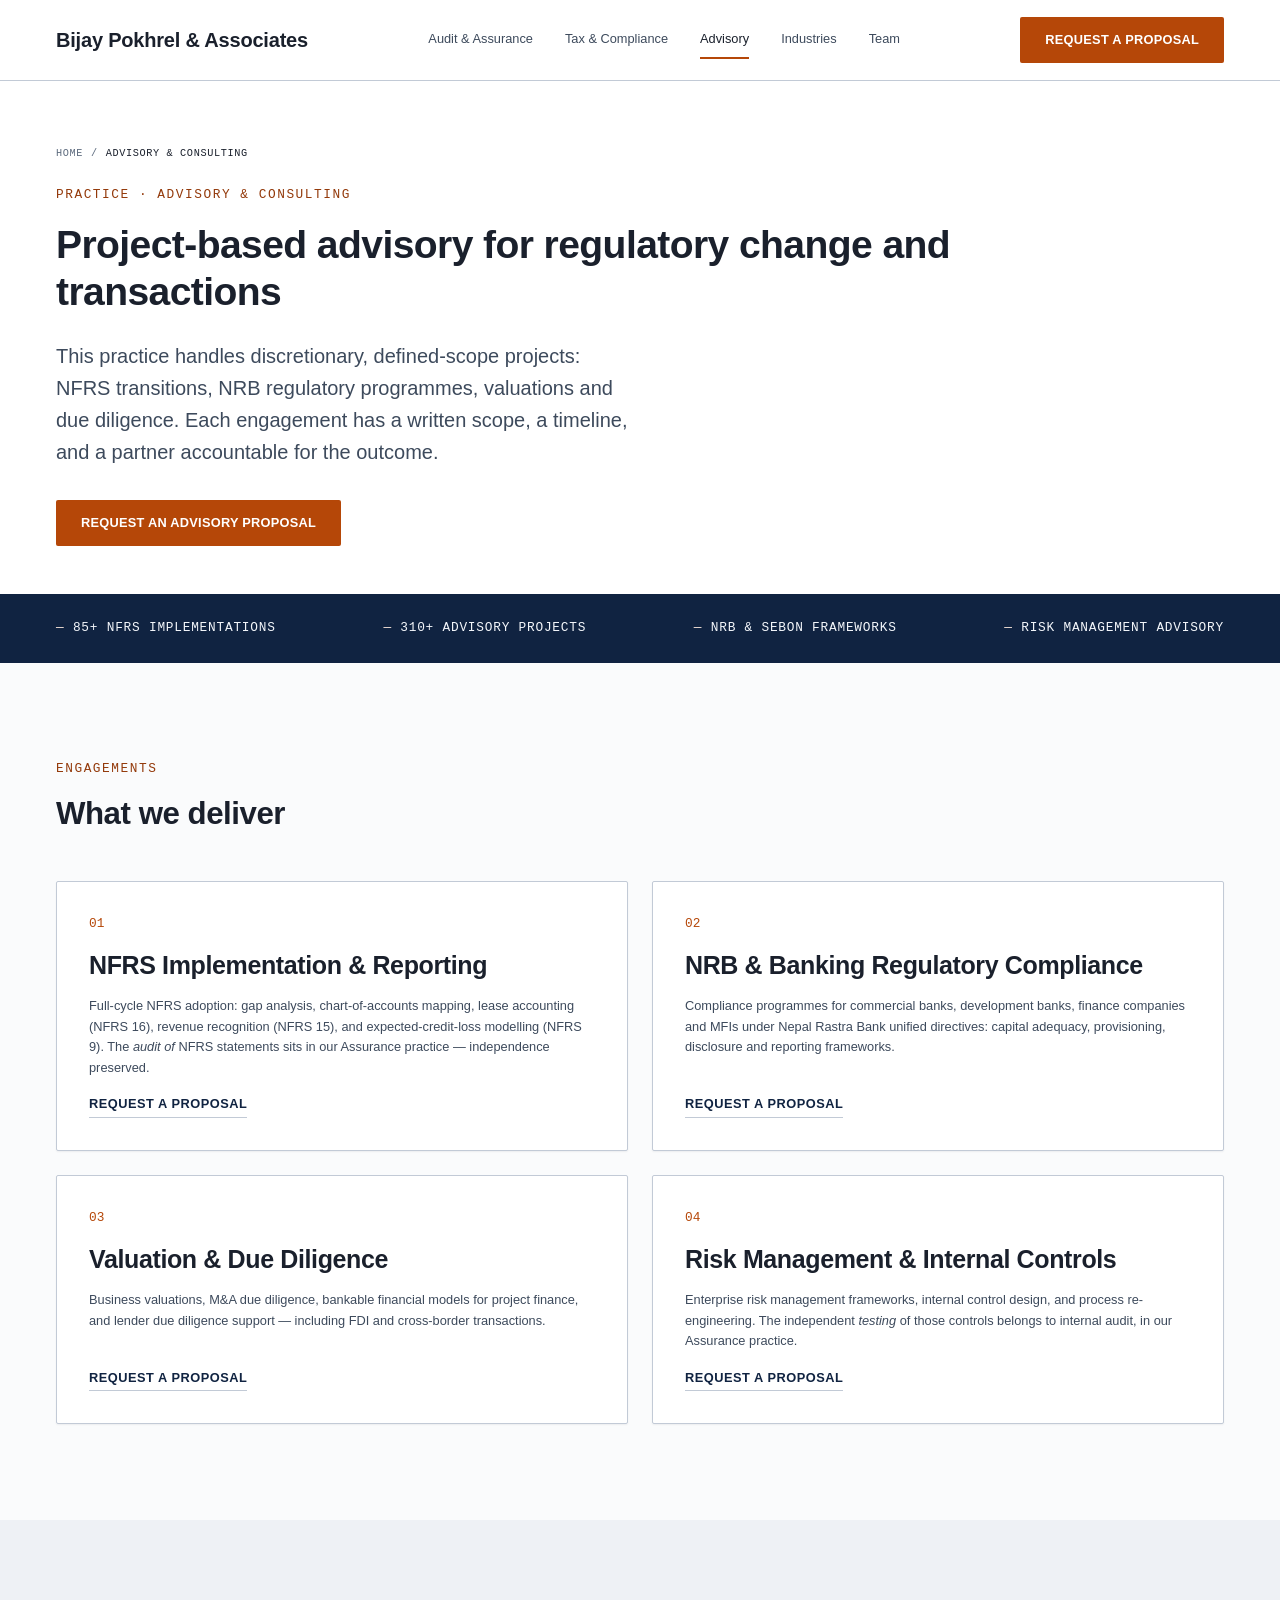
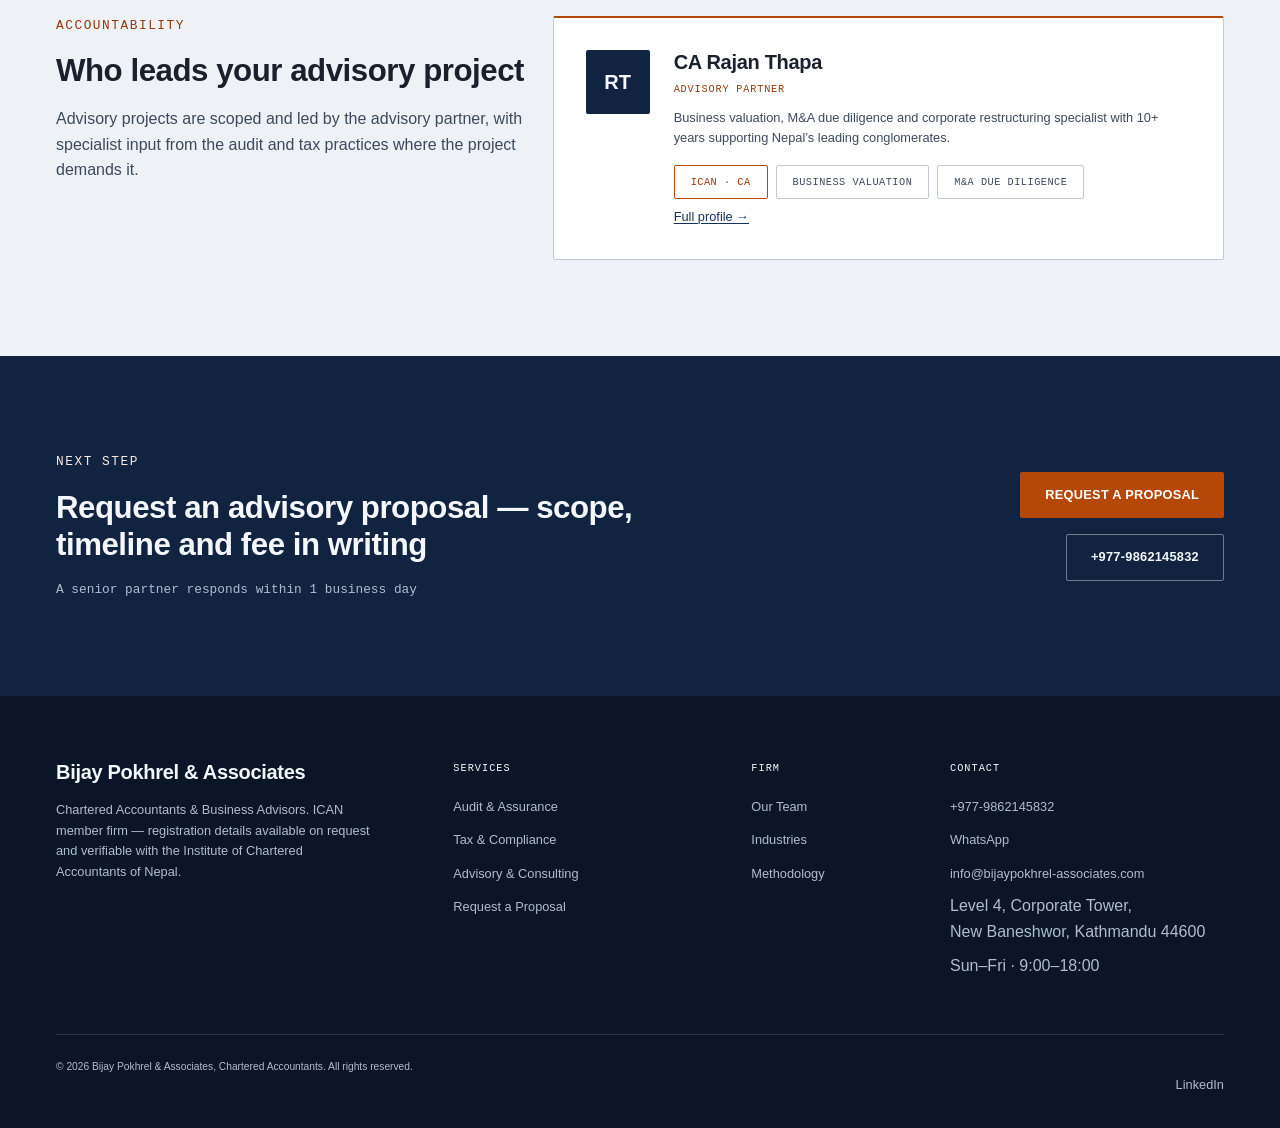
==== commit a6908fda: "Deploy-ready: form submission, SEO, WhatsApp CTAs, mobile bar, deployment files - proposal.html: For" ====
--- a/advisory.html
+++ b/advisory.html
@@ -7,6 +7,12 @@
 <meta name="description" content="NFRS implementation, NRB banking regulatory advisory, business valuation, M&amp;A due diligence and risk management frameworks in Nepal. Project-based, partner-led.">
 <meta name="robots" content="index, follow">
 <link rel="canonical" href="https://www.bijaypokhrel-associates.com/advisory.html">
+
+<meta property="og:type" content="website">
+<meta property="og:url" content="https://www.bijaypokhrel-associates.com/advisory.html">
+<meta property="og:title" content="Advisory &amp; Consulting Services in Nepal | Bijay Pokhrel &amp; Associates">
+<meta property="og:description" content="NFRS implementation, NRB banking regulatory advisory, business valuation, M&amp;A due diligence and risk management frameworks in Nepal. Project-based, partner-led.">
+<meta name="twitter:card" content="summary">
 <script type="application/ld+json">
 {
   "@context": "https://schema.org",
@@ -34,7 +40,6 @@
             <a href="tax-compliance.html">Tax &amp; Compliance</a>
             <a href="advisory.html" aria-current="page">Advisory</a>
             <a href="industry-banking.html">Industries</a>
-            <a href="insights.html">Insights</a>
             <a href="team.html">Team</a>
         </nav>
         <a class="btn btn--primary site-header__cta" href="proposal.html?service=Advisory+%26+Consulting">Request a Proposal</a>
@@ -157,6 +162,7 @@
             </div>
             <div class="col-4 cta-band__actions">
                 <a class="btn btn--primary" href="proposal.html?service=Advisory+%26+Consulting">Request a Proposal</a>
+                <a class="btn btn--ghost" style="color:#f4f7fb;border-color:rgba(255,255,255,0.4);" href="tel:+9779862145832">+977-9862145832</a>
             </div>
         </div>
     </div>
@@ -187,7 +193,6 @@
                 <ul>
                     <li><a href="team.html">Our Team</a></li>
                     <li><a href="industry-banking.html">Industries</a></li>
-                    <li><a href="insights.html">Insights</a></li>
                     <li><a href="index.html#methodology">Methodology</a></li>
                 </ul>
             </div>
@@ -195,6 +200,7 @@
                 <p class="footer-heading">Contact</p>
                 <ul>
                     <li><a href="tel:+9779862145832">+977-9862145832</a></li>
+                    <li><a href="https://wa.me/9779862145832" target="_blank" rel="noopener noreferrer">WhatsApp</a></li>
                     <li><a href="mailto:info@bijaypokhrel-associates.com">info@bijaypokhrel-associates.com</a></li>
                     <li>Level 4, Corporate Tower,<br>New Baneshwor, Kathmandu 44600</li>
                     <li>Sun–Fri · 9:00–18:00</li>
@@ -208,6 +214,16 @@
     </div>
 </footer>
 
+<!-- Mobile sticky CTA bar — visible only on small screens -->
+<div class="mobile-cta-bar" aria-label="Quick contact">
+    <a class="btn btn--primary" href="proposal.html?service=Advisory+%26+Consulting">Get a Proposal</a>
+    <a class="btn btn--wa" href="https://wa.me/9779862145832" target="_blank" rel="noopener noreferrer">
+        <svg aria-hidden="true" width="14" height="14" viewBox="0 0 24 24" fill="currentColor"><path d="M17.472 14.382c-.297-.149-1.758-.867-2.03-.967-.273-.099-.471-.148-.67.15-.197.297-.767.966-.94 1.164-.173.199-.347.223-.644.075-.297-.15-1.255-.463-2.39-1.475-.883-.788-1.48-1.761-1.653-2.059-.173-.297-.018-.458.13-.606.134-.133.298-.347.446-.52.149-.174.198-.298.298-.497.099-.198.05-.371-.025-.52-.075-.149-.669-1.612-.916-2.207-.242-.579-.487-.5-.669-.51-.173-.008-.371-.01-.57-.01-.198 0-.52.074-.792.372-.272.297-1.04 1.016-1.04 2.479 0 1.462 1.065 2.875 1.213 3.074.149.198 2.096 3.2 5.077 4.487.709.306 1.262.489 1.694.625.712.227 1.36.195 1.871.118.571-.085 1.758-.719 2.006-1.413.248-.694.248-1.289.173-1.413-.074-.124-.272-.198-.57-.347m-5.421 7.403h-.004a9.87 9.87 0 0 1-5.031-1.378l-.361-.214-3.741.982.998-3.648-.235-.374a9.86 9.86 0 0 1-1.51-5.26c.001-5.45 4.436-9.884 9.888-9.884 2.64 0 5.122 1.03 6.988 2.898a9.825 9.825 0 0 1 2.893 6.994c-.003 5.45-4.437 9.884-9.885 9.884m8.413-18.297A11.815 11.815 0 0 0 12.05 0C5.495 0 .16 5.335.157 11.892c0 2.096.547 4.142 1.588 5.945L.057 24l6.305-1.654a11.882 11.882 0 0 0 5.683 1.448h.005c6.554 0 11.89-5.335 11.893-11.893a11.821 11.821 0 0 0-3.48-8.413z"/></svg>
+        WhatsApp
+    </a>
+    <a class="btn btn--ghost" href="tel:+9779862145832">Call</a>
+</div>
+
 <script src="assets/site.js"></script>
 </body>
 </html>
--- a/assets/site.css
+++ b/assets/site.css
@@ -294,78 +294,24 @@
 .mt-4 { margin-top: var(--space-4); }
 .mt-6 { margin-top: var(--space-6); }
 
-/* ---- Insights: listing cards + article layout ---- */
-.insight-card {
-  display: flex; flex-direction: column; gap: var(--space-1);
-  padding: var(--space-3);
-  background: var(--color-white);
-  border: var(--border-width) solid var(--border-default);
-  border-radius: var(--radius);
-  text-decoration: none; color: inherit;
-  transition: border-color var(--duration-base) var(--ease-precise),
-              box-shadow var(--duration-base) var(--ease-precise);
-}
-a.insight-card:hover, a.insight-card:focus-visible { border-color: var(--color-accent-600); box-shadow: var(--shadow-2); }
-.insight-card__cat {
-  font-family: var(--font-mono); font-size: var(--text-xs); font-weight: 500;
-  text-transform: uppercase; letter-spacing: 0.08em; color: var(--color-accent-700);
-}
-.insight-card h3 { font-size: var(--text-lg); }
-.insight-card p { font-size: var(--text-sm); color: var(--text-secondary); }
-.insight-card__meta {
-  margin-top: auto; padding-top: var(--space-2);
-  font-family: var(--font-mono); font-size: var(--text-xs); color: var(--text-secondary);
-  display: flex; justify-content: space-between; gap: var(--space-2);
-}
-
-.article { max-width: 44rem; }
-.article__meta {
-  display: flex; flex-wrap: wrap; gap: var(--space-1) var(--space-3);
-  font-family: var(--font-mono); font-size: var(--text-xs);
-  text-transform: uppercase; letter-spacing: 0.06em; color: var(--text-secondary);
-  padding-block: var(--space-2); margin-bottom: var(--space-4);
-  border-top: var(--rule-accent); border-bottom: var(--border-width) solid var(--border-default);
-}
-.article h2 { font-size: var(--text-xl); margin: var(--space-6) 0 var(--space-2); }
-.article h3 { font-size: var(--text-lg); margin: var(--space-4) 0 var(--space-2); }
-.article p { margin-bottom: var(--space-2); }
-.article ul, .article ol { margin: 0 0 var(--space-2) var(--space-3); }
-.article li { margin-bottom: var(--space-1); }
-
-/* Rates table: tabular figures, audit precision */
-.rates-table { width: 100%; border-collapse: collapse; font-size: var(--text-sm); margin-block: var(--space-3); }
-.rates-table caption {
-  text-align: left; font-family: var(--font-mono); font-size: var(--text-xs);
-  text-transform: uppercase; letter-spacing: 0.08em; color: var(--text-secondary);
-  padding-bottom: var(--space-1);
-}
-.rates-table th, .rates-table td {
-  text-align: left; padding: var(--space-1) var(--space-2);
-  border: var(--border-width) solid var(--border-default);
-}
-.rates-table thead th {
-  background: var(--color-slate-100);
-  font-family: var(--font-mono); font-size: var(--text-xs); font-weight: 500;
-  text-transform: uppercase; letter-spacing: 0.06em; color: var(--text-body);
-}
-.rates-table td.num { font-family: var(--font-mono); font-variant-numeric: tabular-nums; white-space: nowrap; }
-
-/* Disclaimer / editorial note */
-.note {
+/* ---- Sticky mobile CTA bar ---- */
+.mobile-cta-bar {
+  display: none;
+  position: fixed; bottom: 0; left: 0; right: 0; z-index: 100;
+  background: var(--color-white);
+  border-top: var(--border-width) solid var(--border-default);
+  box-shadow: 0 -4px 16px rgba(0,0,0,0.08);
   padding: var(--space-2) var(--space-3);
-  background: var(--color-slate-100);
-  border-left: var(--rule-accent);
-  font-size: var(--text-sm); color: var(--text-body);
-  margin-block: var(--space-3);
-}
-
-/* Author box at article end */
-.author-box {
-  display: flex; gap: var(--space-3); align-items: flex-start;
-  padding: var(--space-3); margin-top: var(--space-6);
-  background: var(--color-white);
-  border: var(--border-width) solid var(--border-default);
-  border-top: var(--rule-accent); border-radius: var(--radius);
-}
-.author-box h2 { font-size: var(--text-md); margin: 0; }
-.author-box p { font-size: var(--text-sm); margin: var(--space-1) 0 0; }
+  gap: var(--space-2);
+}
+.mobile-cta-bar .btn { flex: 1; text-align: center; font-size: var(--text-xs); padding: 0.75rem var(--space-1); }
+.mobile-cta-bar .btn--wa {
+  background: #25d366; color: #fff; border-color: #25d366;
+  display: inline-flex; align-items: center; justify-content: center; gap: 0.35rem;
+}
+.mobile-cta-bar .btn--wa:hover { background: #1ebe5d; border-color: #1ebe5d; }
+@media (max-width: 48rem) {
+  .mobile-cta-bar { display: flex; }
+  /* Prevent footer from sitting behind the bar */
+  .site-footer { padding-bottom: calc(var(--space-8) + 4rem); }
+}
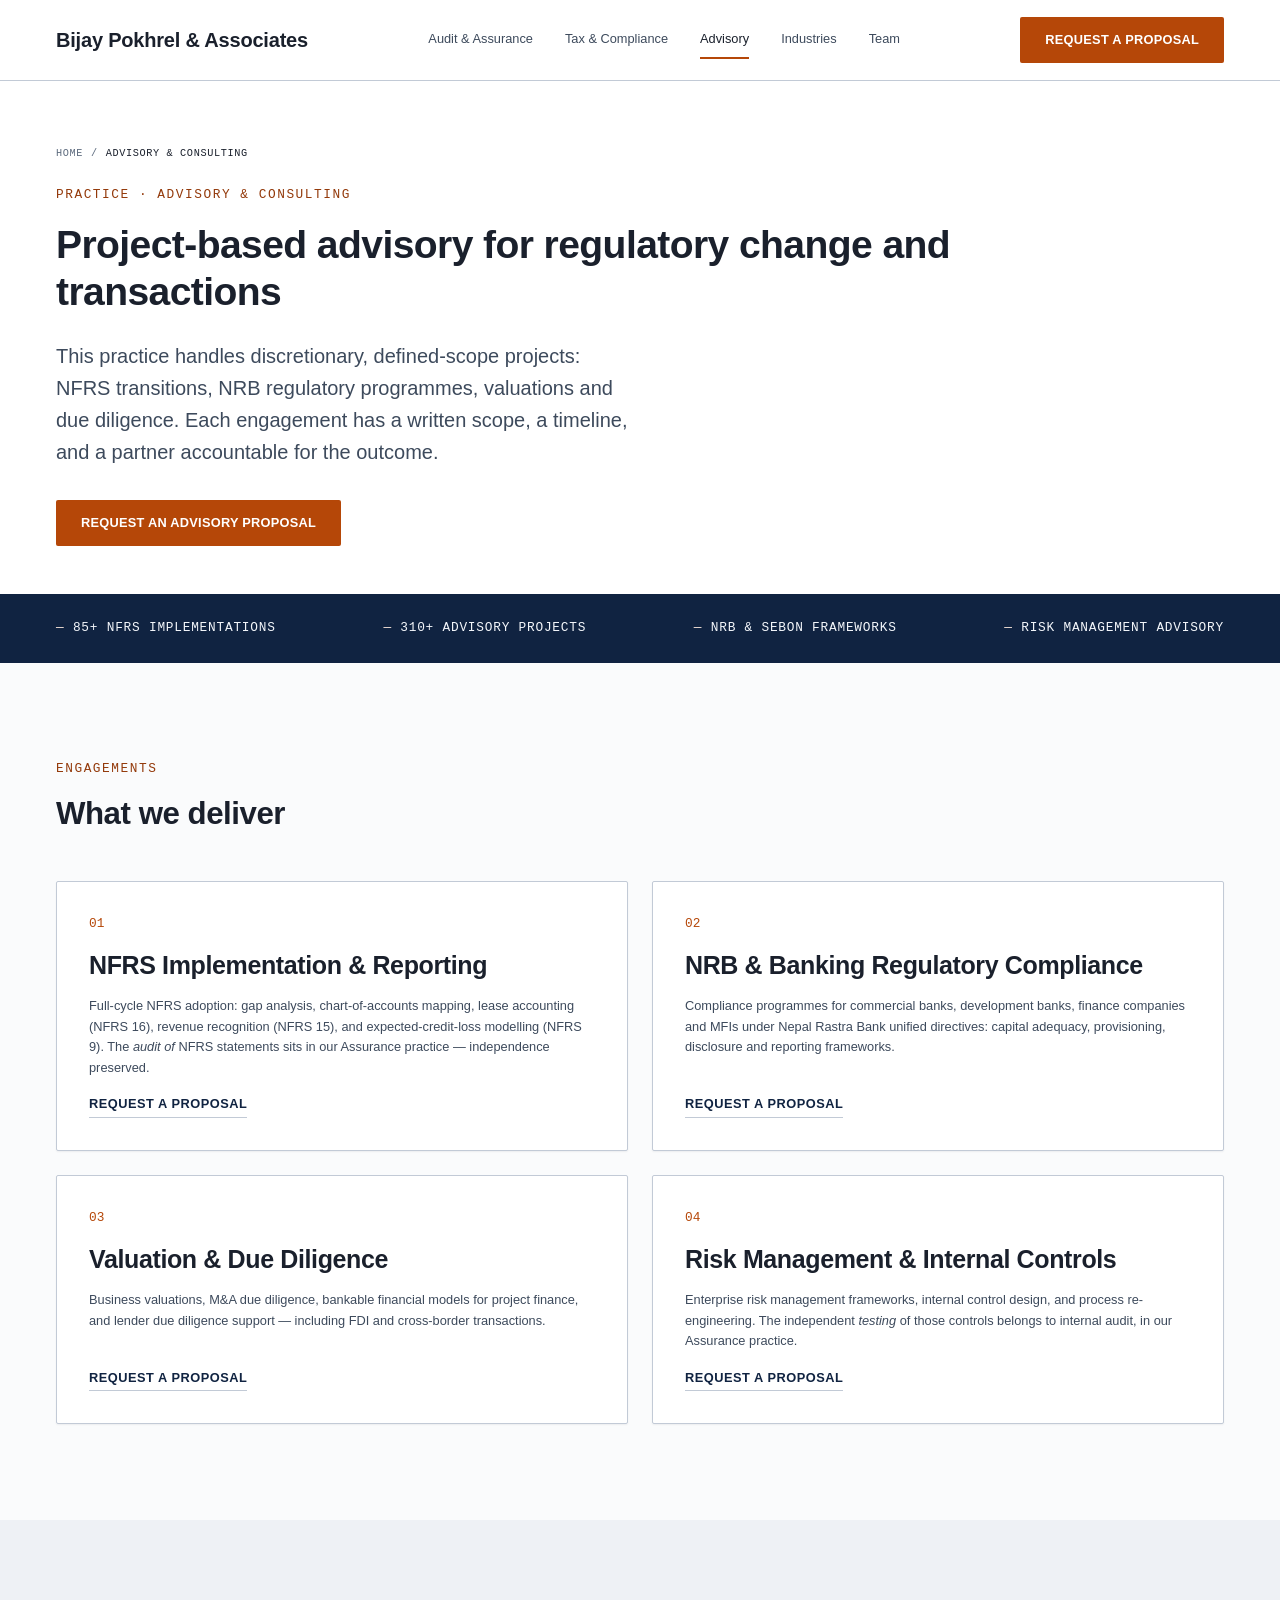
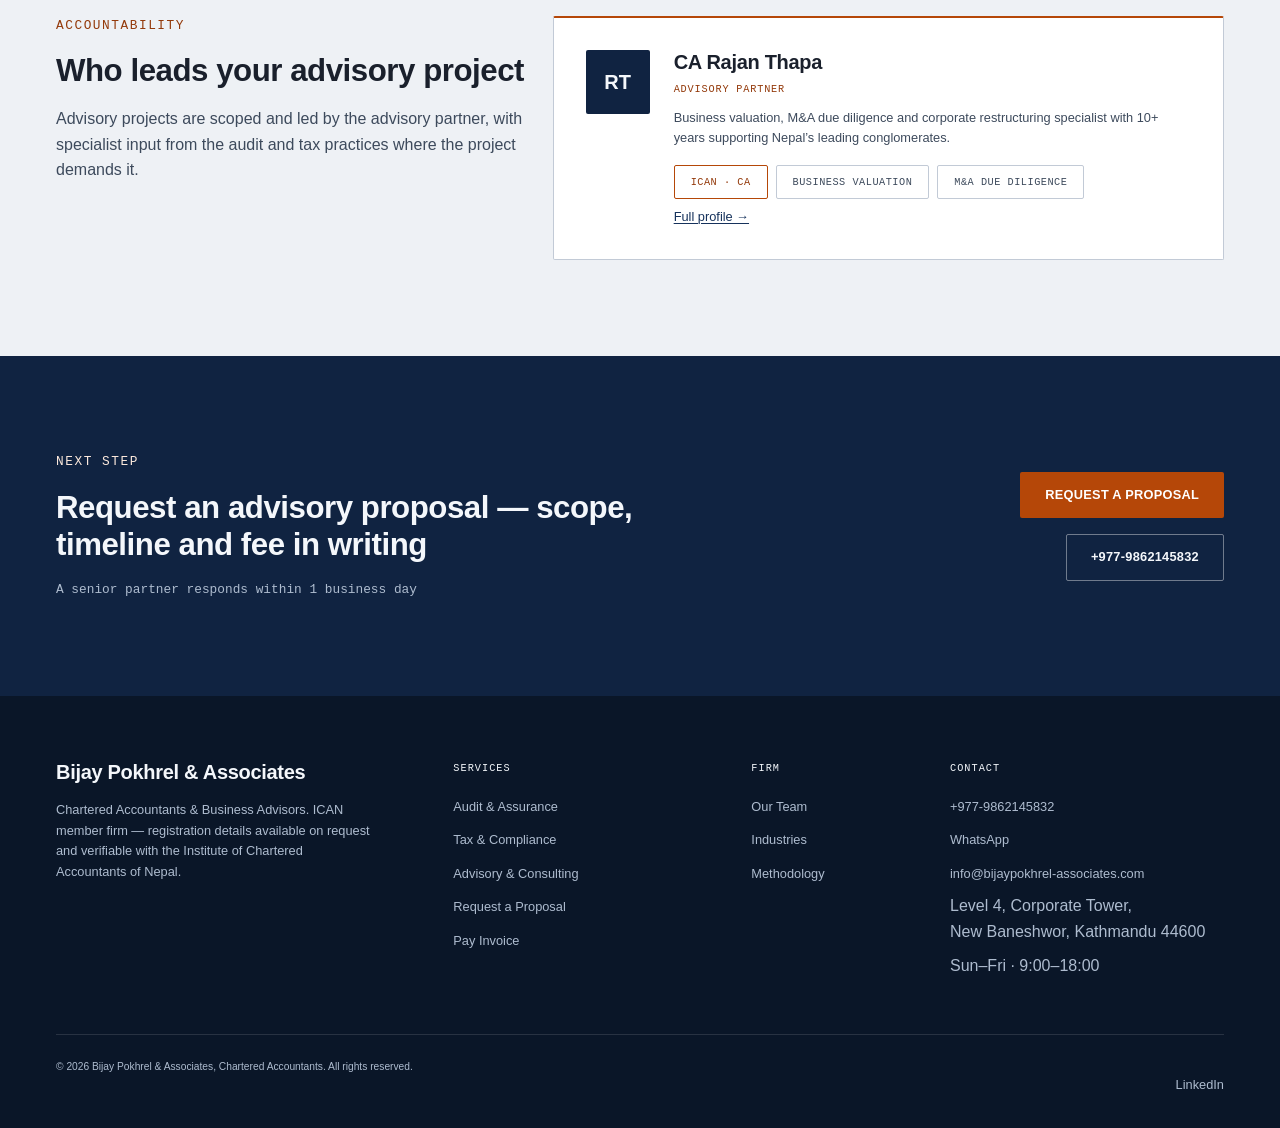
==== commit 6e005e77: "Add eSewa payment page with QR placeholder and Pay Invoice footer links - pay.html: eSewa QR placeho" ====
--- a/advisory.html
+++ b/advisory.html
@@ -186,6 +186,7 @@
                     <li><a href="tax-compliance.html">Tax &amp; Compliance</a></li>
                     <li><a href="advisory.html">Advisory &amp; Consulting</a></li>
                     <li><a href="proposal.html">Request a Proposal</a></li>
+                    <li><a href="pay.html">Pay Invoice</a></li>
                 </ul>
             </div>
             <div class="col-2">
